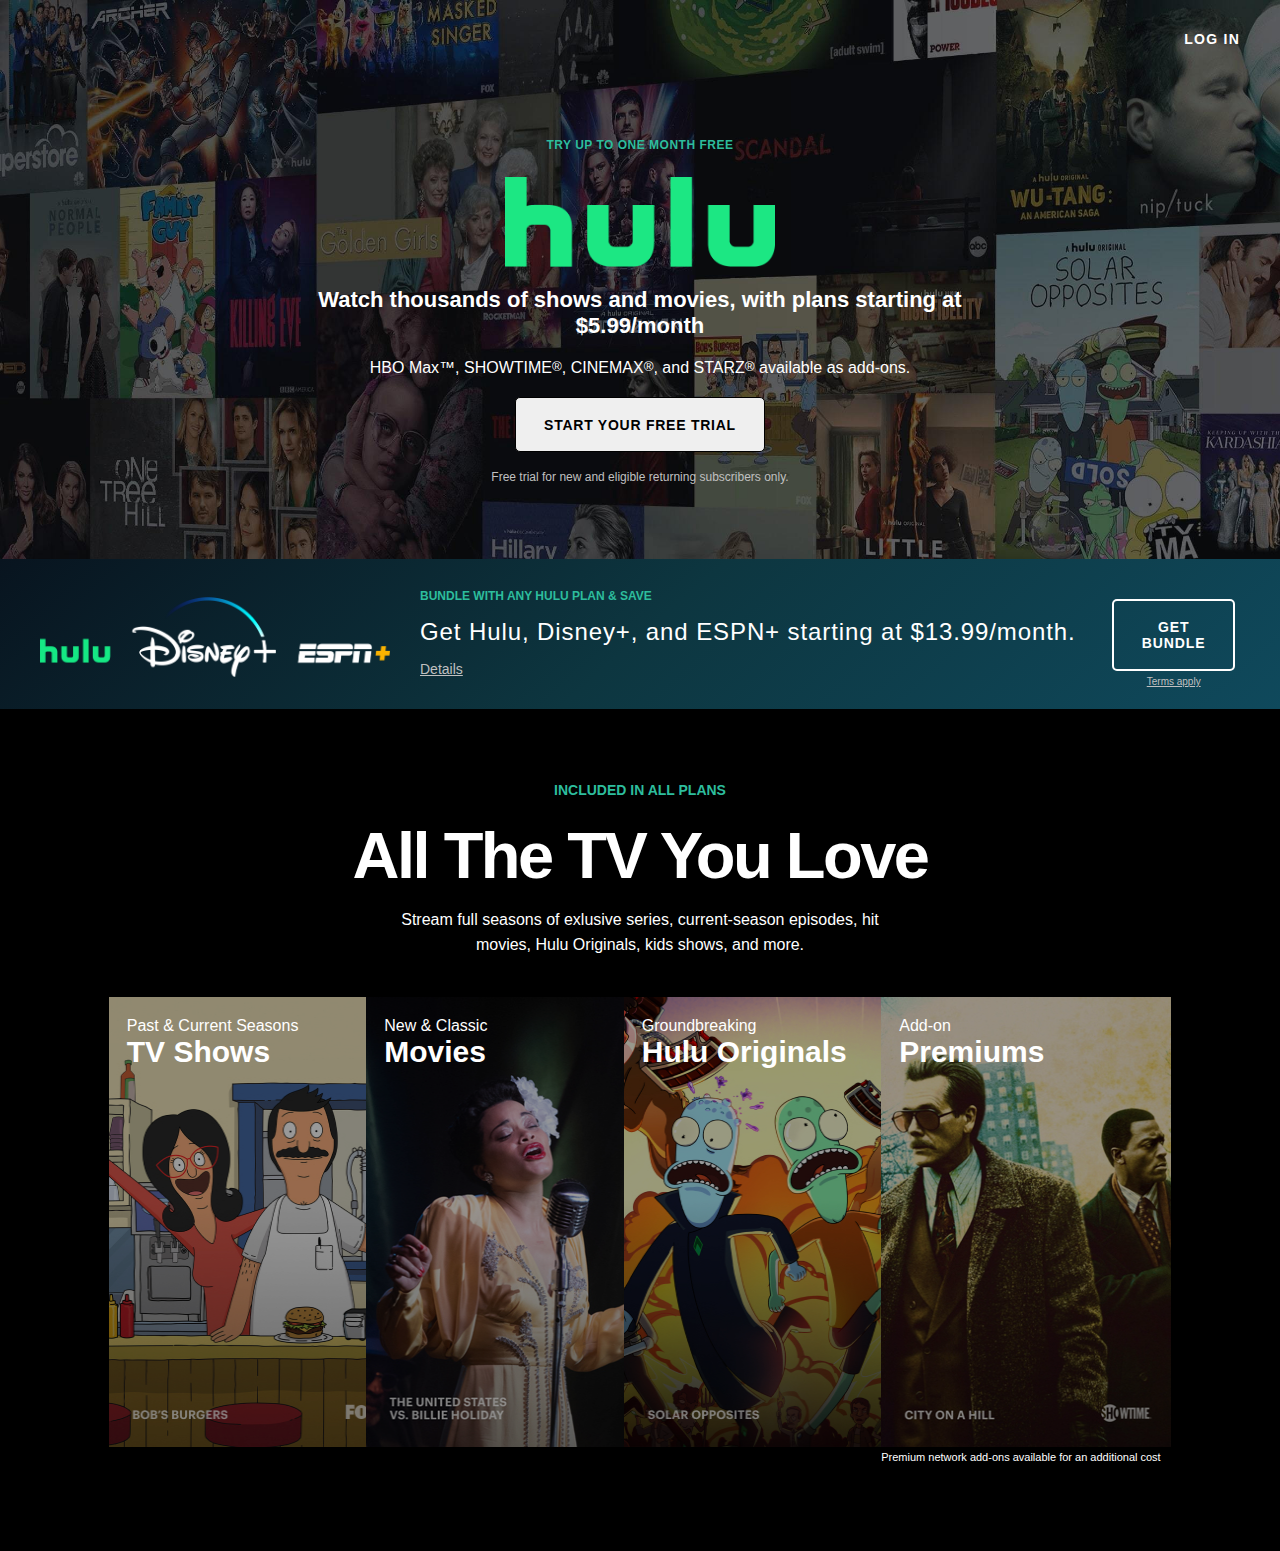
==== index.html @ 178ccaa2 "edited file names" ====
<!DOCTYPE html>
<html lang="en">

<head>
    <meta charset="UTF-8">
    <meta http-equiv="X-UA-Compatible" content="IE=edge">
    <meta name="viewport" content="width=device-width, initial-scale=1.0">
    <link rel="stylesheet" href="style.css">
    <title>Document</title>
</head>

<body>
    <div class="main">
        <div class="login">
            <a class="whitelink" href="" target="blank">LOG IN</a>
        </div>
        <br>
        <br>
        <br>
        <div class="header">TRY UP TO ONE MONTH FREE</div>
        <div class="logo"><img src="../assets/Hulu_Logo.png" width="270" height="90"></div>
        <div class="subheader">Watch thousands of shows and movies, with plans starting at
            <br> $5.99/month
        </div>
        <div class="subheader2">HBO Max&#8482;, SHOWTIME<sup>&#174;</sup>, CINEMAX<sup>&#174;</sup>, and
            STARZ<sup>&#174;</sup>&#160;available as add-ons.</div>
        <div class="trial_button"><button id="trial_button">
                <a id="blacklink" href="https://signup.hulu.com/plans" style="text-decoration: none"
                    target="blank">START YOUR FREE TRIAL</a>
            </button></div>
        <br>
        <div class="fine_print"> Free trial for new and eligible returning subscribers only. </div>
    <div class="bundle_container">
            <div class="bundle_logos"><img src="../assets/Hulu_2.png" width="350" height="80"></div>
            <div class="bundle">
                <p id="bundle_1">BUNDLE WITH ANY HULU PLAN & SAVE</p>
                <p id="bundle_2"> Get Hulu, Disney+, and ESPN+ starting at $13.99/month.</p>
                <a id="details_link" href="" target="blank">Details</a>
            </div>
            <div class="bundle_button">
                <div id="bundle_button"><a class="whitelink" href="https://www.hulu.com/disney-bundle-3" target="blank">GET
                        BUNDLE</a></div>
                <div id="terms"><a id="terms_link" href="https://www.hulu.com/terms/disney-bundle">Terms apply</a></div>
            </div>
        </div>
    </div>
    <div class="flex-container">
        <h4>INCLUDED IN ALL PLANS</h4>
        <h1> All The TV You Love</h1>
        <br>
        <div>Stream full seasons of exlusive series, current-season episodes, hit <br>movies, Hulu Originals, kids
            shows, and more.</div>
    </div>

    <div class="grid">
        <div class="box"><a href="" target="blank"><img src="../assets/bobsburgers.jpg" height="450" width="290"></a>
            <div class="text">Past & Current Seasons <br><span> TV Shows</span></div>
        </div>
        <div class="box"><a href="" target="blank"><img src="../assets/billieholiday.jpg" height="450" width="290"></a>
            <div class="text">New & Classic <br><span>Movies</span></div>
        </div>
        <div class="box"><a href="" target="blank"><img src="../assets/solaropposites.jpg" height="450" width="290"></a>
            <div class="text">Groundbreaking<br><span>Hulu Originals</span></div>
        </div>
        <div class="box"><a href="" target="blank"><img src="../assets/city.jpg" height="450" width="290"></a>
            <div class="text">Add-on<br><span>Premiums</span></div>
            <div class="text2">Premium network add-ons available for an additional cost</div>
        </div>
    </div>
    </div>
</body>

</html>
---- style.css ----
body {
    font-family: 'Graphik', Helvetica, Arial, sans-serif;
    background-color: black;
    margin: 0px;
}

.main {
    background-image: url("../assets/background.jpg");
    background-size: cover;
}

.login {
    color: white;
    position: relative;
    float: right;
    margin-right: 40px;
    margin-top: 32px;
    font-weight: 600;
    font-size: 14px;
    letter-spacing: 1.25px;
    line-height: 14px;
}

.header {
    color: #2DBD9D;
    font-size: 12px;
    font-weight: 600;
    letter-spacing: .5px;
    display: flex;
    line-height: 13px;
    justify-content: center;
    margin-bottom: 25px;
    margin-top: 85px;
}

.logo {
    display: flex;
    justify-content: center;
    margin-bottom: 20px;
}

.subheader {
    color: white;
    font-size: 22px;
    text-align: center;
    font-weight: 600;
  
    letter-spacing: 0px;
}

.subheader2 {
    color: white;
    display: flex;
    justify-content: center;
    padding: 20px 20px 20px 20px;
}

.trial_button {
    display: flex;
    justify-content: center;
}

#trial_button {
    border: .5px solid black;
    border-radius: 5px;
    opacity:1;
    height: 55px;
    width: 250px;
    font-size: 14px;
    font-weight: 600;
    padding: 15px;
    letter-spacing: .75px;
}

.trial_button:hover {
    opacity: 0.9;
}

.fine_print {
    color: silver;
    font-size: 12px;
    text-align: center;
    margin-bottom: 75px;
    
}

.bundle_container {
    color: white;
    background: linear-gradient(318.68deg, #0F495C 0%, #0D3640 49.72%, #08141F 100%);
    display: flex;
    align-items: center;
    height: 150px;
    justify-content: space-around;
    width: 100%;
}

.bundle_logos {
    margin-left: 40px;
    padding-right: 30px;
    padding-top: 10px;
    flex-basis: 20%;
}

.bundle {
    text-align: left;
    line-height: 12px;
    font-size: 18px;
    padding-bottom: 30px;
    padding-top: 15px;
    flex-basis: 60%;
}

#bundle_1 {
    color: #2DBD9D;
    font-size: 12px;
    font-weight: bolder;
}

#bundle_2 {
    color: white;
    font-size: 24px;
    letter-spacing: .9px;
}

#details_link {
    color: silver;
    font-size: 14px;
    font-weight: 300;
}

.bundle_button {
    margin-top: 20px;
    margin-right: 45px;
  }

#bundle_button {
    border: 2px solid white;
    padding: 18px 16px;
    border-radius: 5px;
    text-align: center;
    font-size: 14px;
    font-weight: bolder;
    letter-spacing: .9px;
   }

.whitelink {
    color: white;
    text-decoration: none;
}

#terms {
  text-align: center;
}

#terms_link {
    color: silver;
    font-size: 10px;
}

#blacklink {
    color: black;
}

.flex-container{
    color: white;
    text-align: center;
    padding-top: 50px;
    padding-bottom: 40px;
    line-height: 25px;
}

.flex-container h4 {
    color: #2DBD9D;
    font-size: 14px;
}

.flex-container h1 {
    font-size: 65px;
    font-weight: 800;
    line-height: 20px;
    margin-bottom: 16px;
    letter-spacing: -2.5px;
}

.grid{
    display: grid;
    grid-template-columns: repeat(auto-fit, minmax(240px, 1fr));
    justify-items: center;
    margin-left: 125px;
    margin-right: 125px;
    margin-bottom: 100px;
}

.grid img {
    filter:brightness(60%)
}
.box {
    position: relative;
    padding: 0px;
}

.box:active {
    border: 2px solid white;
    border-radius: 5px;
}

.text2{
    color: white;
    position: absolute;
    font-size: 11px;
}

.text{
    position: absolute;
    color: white;
    top: 20px;
    left: 18px;
    font-size: 16px;
}

.grid span {
    font-size: 30px;
    font-weight: 600;
}
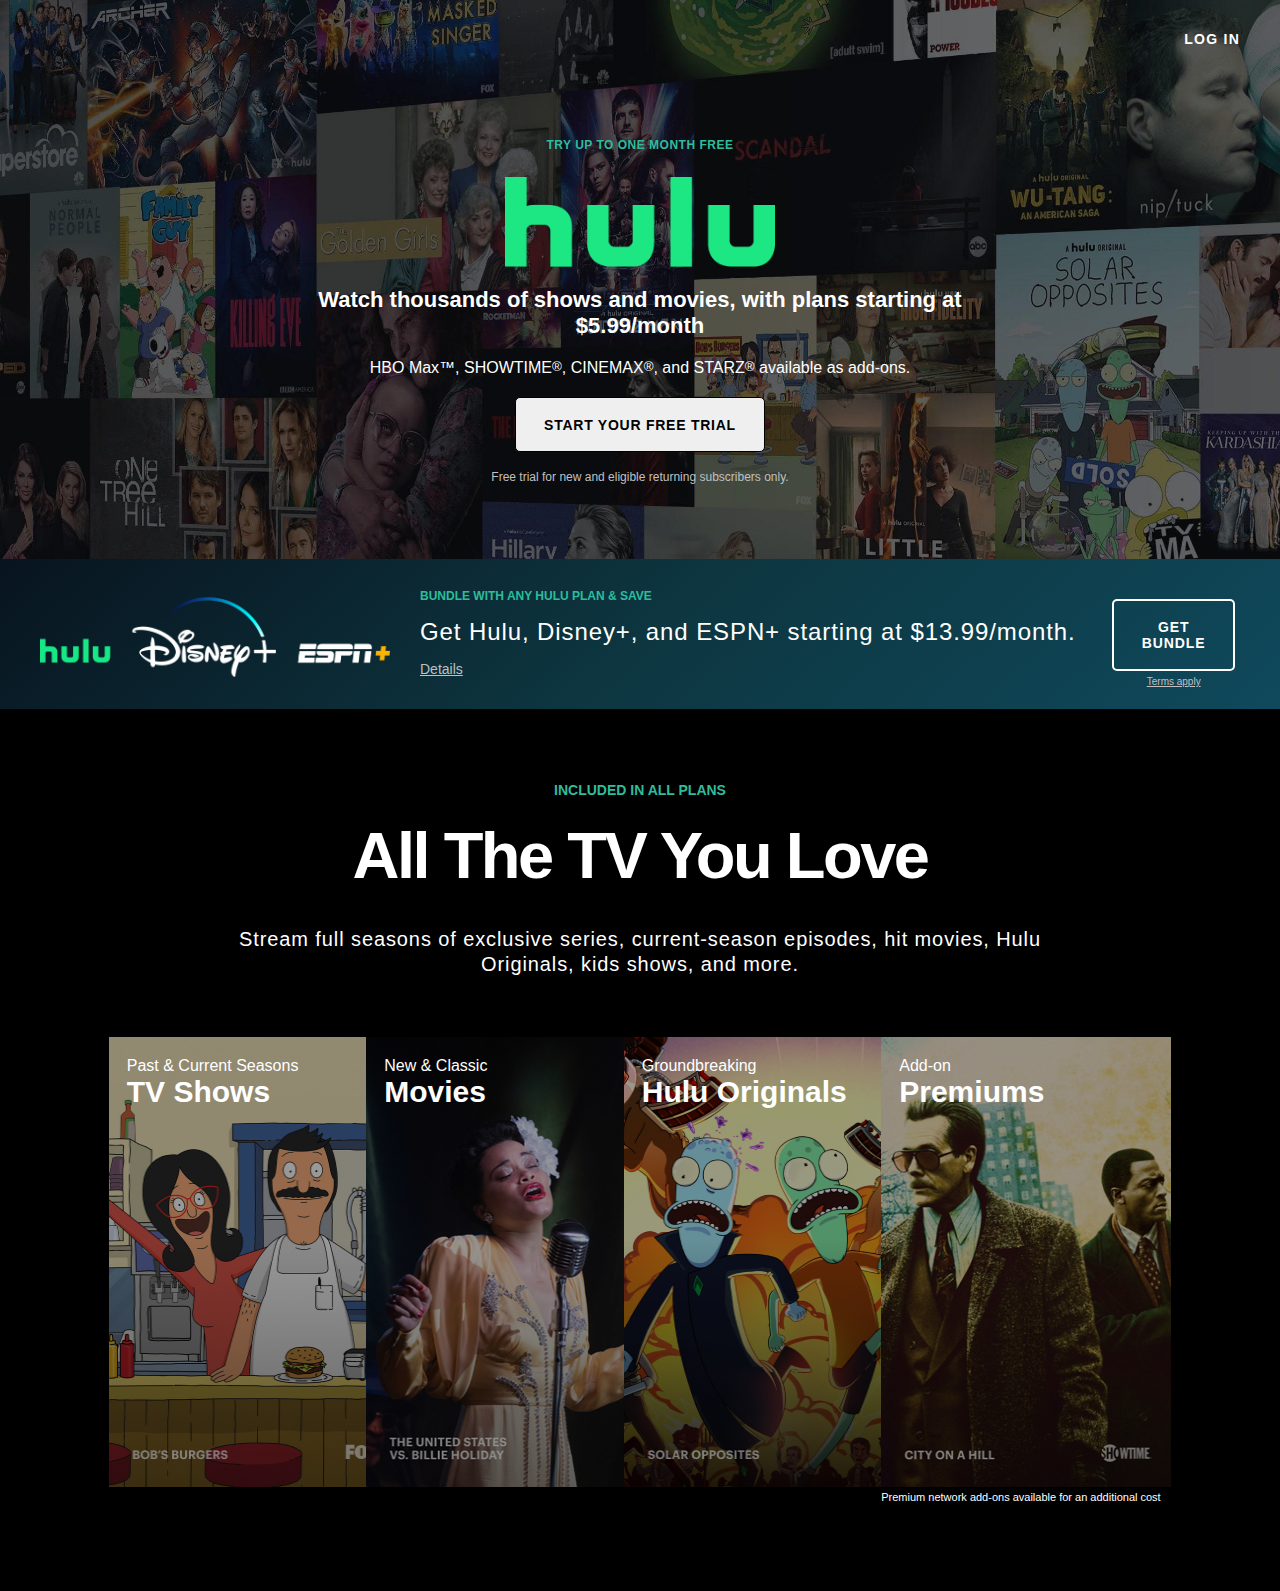
==== commit aa8d3157: "updates" ====
--- a/index.html
+++ b/index.html
@@ -18,7 +18,7 @@
         <br>
         <br>
         <div class="header">TRY UP TO ONE MONTH FREE</div>
-        <div class="logo"><img src="../assets/Hulu_Logo.png" width="270" height="90"></div>
+        <div class="logo"><img src="./assets/Hulu_Logo.png" width="270" height="90"></div>
         <div class="subheader">Watch thousands of shows and movies, with plans starting at
             <br> $5.99/month
         </div>
@@ -31,7 +31,7 @@
         <br>
         <div class="fine_print"> Free trial for new and eligible returning subscribers only. </div>
     <div class="bundle_container">
-            <div class="bundle_logos"><img src="../assets/Hulu_2.png" width="350" height="80"></div>
+            <div class="bundle_logos"><img src="./assets/Hulu_2.png" width="350" height="80"></div>
             <div class="bundle">
                 <p id="bundle_1">BUNDLE WITH ANY HULU PLAN & SAVE</p>
                 <p id="bundle_2"> Get Hulu, Disney+, and ESPN+ starting at $13.99/month.</p>
@@ -48,21 +48,21 @@
         <h4>INCLUDED IN ALL PLANS</h4>
         <h1> All The TV You Love</h1>
         <br>
-        <div>Stream full seasons of exlusive series, current-season episodes, hit <br>movies, Hulu Originals, kids
-            shows, and more.</div>
+        <p>Stream full seasons of exclusive series, current-season episodes, hit movies, Hulu <br> Originals, kids
+            shows, and more.</p>
     </div>
 
     <div class="grid">
-        <div class="box"><a href="" target="blank"><img src="../assets/bobsburgers.jpg" height="450" width="290"></a>
+        <div class="box"><a href="" target="blank"><img src="./assets/bobsburgers.jpg" height="450" width="290"></a>
             <div class="text">Past & Current Seasons <br><span> TV Shows</span></div>
         </div>
-        <div class="box"><a href="" target="blank"><img src="../assets/billieholiday.jpg" height="450" width="290"></a>
+        <div class="box"><a href="" target="blank"><img src="./assets/billieholiday.jpg" height="450" width="290"></a>
             <div class="text">New & Classic <br><span>Movies</span></div>
         </div>
-        <div class="box"><a href="" target="blank"><img src="../assets/solaropposites.jpg" height="450" width="290"></a>
+        <div class="box"><a href="" target="blank"><img src="./assets/solaropposites.jpg" height="450" width="290"></a>
             <div class="text">Groundbreaking<br><span>Hulu Originals</span></div>
         </div>
-        <div class="box"><a href="" target="blank"><img src="../assets/city.jpg" height="450" width="290"></a>
+        <div class="box"><a href="" target="blank"><img src="./assets/city.jpg" height="450" width="290"></a>
             <div class="text">Add-on<br><span>Premiums</span></div>
             <div class="text2">Premium network add-ons available for an additional cost</div>
         </div>
--- a/style.css
+++ b/style.css
@@ -5,7 +5,7 @@
 }
 
 .main {
-    background-image: url("../assets/background.jpg");
+    background-image: url("./assets/background.jpg");
     background-size: cover;
 }
 
@@ -161,8 +161,8 @@
     color: black;
 }
 
-.flex-container{
-    color: white;
+.flex-container {
+    color: white; 
     text-align: center;
     padding-top: 50px;
     padding-bottom: 40px;
@@ -180,6 +180,11 @@
     line-height: 20px;
     margin-bottom: 16px;
     letter-spacing: -2.5px;
+}
+
+.flex-container p {
+    font-size: 20px;
+    letter-spacing: .9px;
 }
 
 .grid{
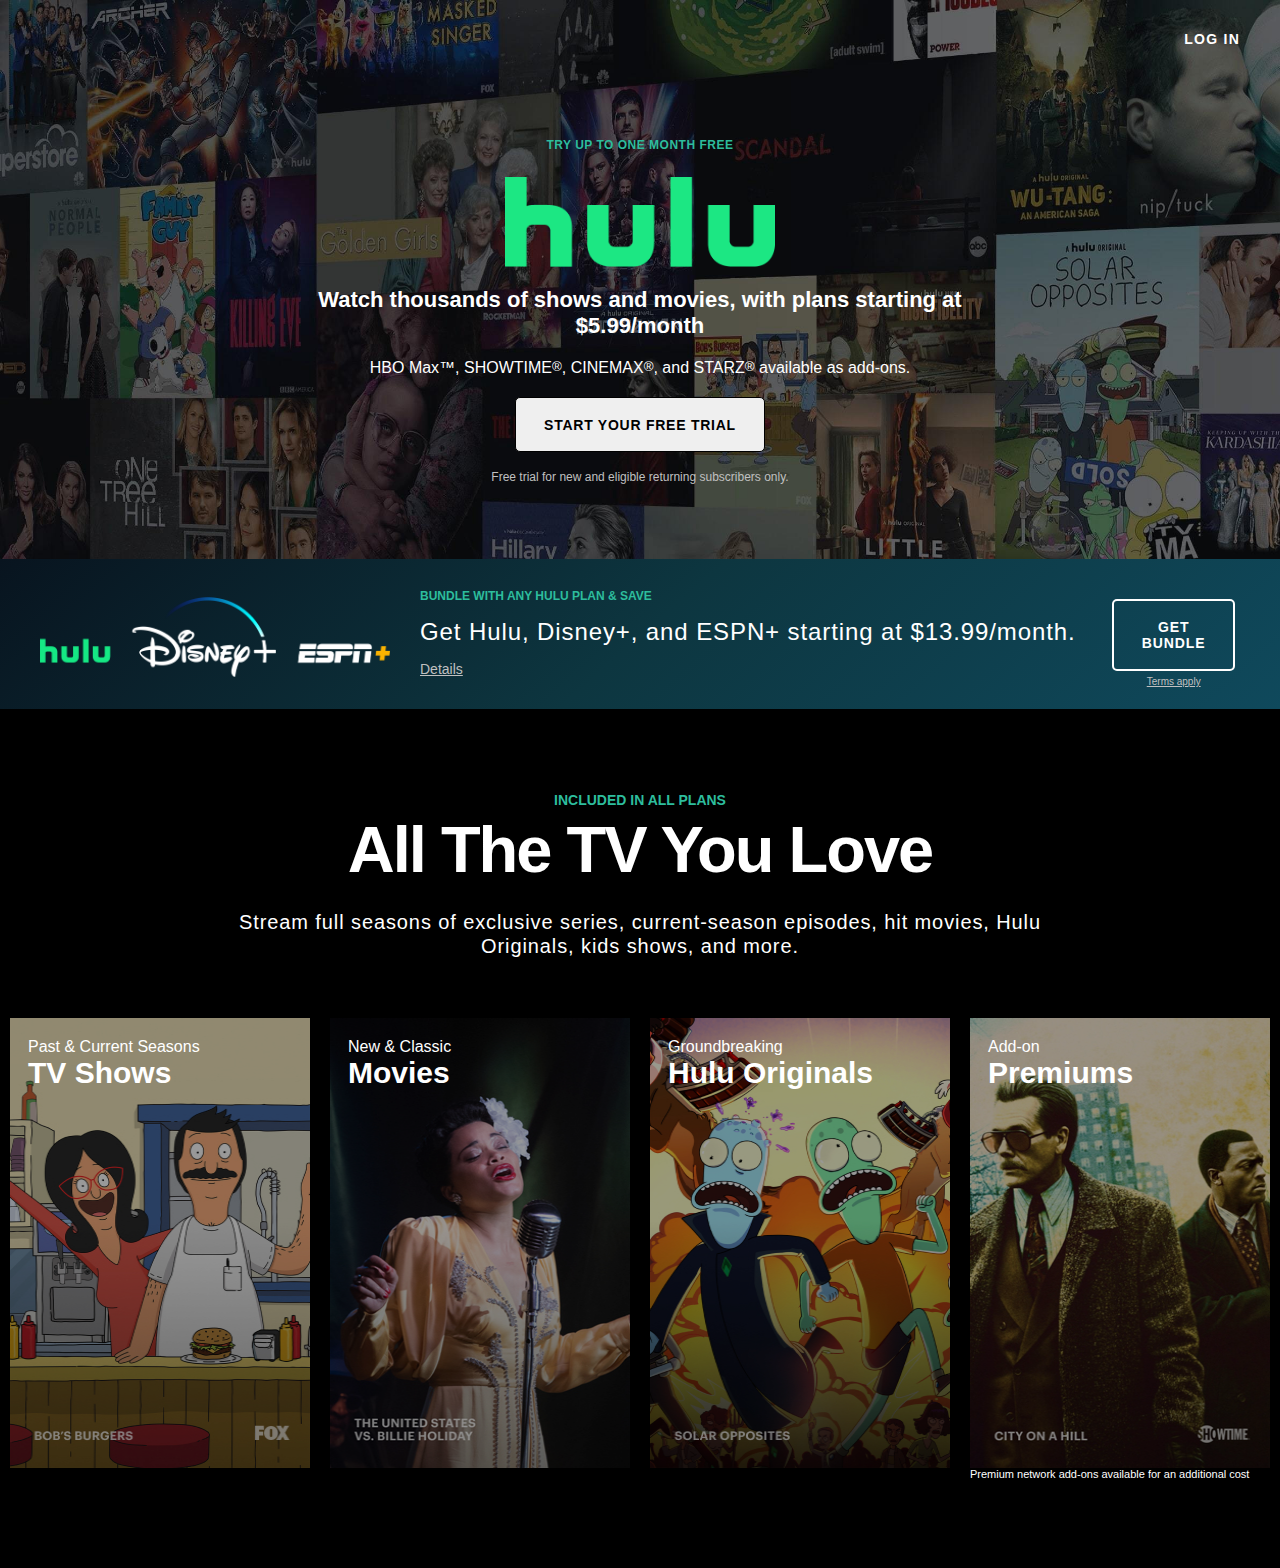
==== commit 4fb45b5c: "Updated files" ====
--- a/index.html
+++ b/index.html
@@ -47,7 +47,6 @@
     <div class="flex-container">
         <h4>INCLUDED IN ALL PLANS</h4>
         <h1> All The TV You Love</h1>
-        <br>
         <p>Stream full seasons of exclusive series, current-season episodes, hit movies, Hulu <br> Originals, kids
             shows, and more.</p>
     </div>
--- a/style.css
+++ b/style.css
@@ -162,11 +162,13 @@
 }
 
 .flex-container {
+    display: flex;
+    flex-direction: column;
     color: white; 
     text-align: center;
-    padding-top: 50px;
-    padding-bottom: 40px;
-    line-height: 25px;
+    margin-top: 60px;
+    margin-bottom: 40px;
+    line-height: 24px;
 }
 
 .flex-container h4 {
@@ -177,10 +179,13 @@
 .flex-container h1 {
     font-size: 65px;
     font-weight: 800;
+    letter-spacing: -2px;
     line-height: 20px;
-    margin-bottom: 16px;
-    letter-spacing: -2.5px;
-}
+    margin-bottom: 30px;
+    margin-top: 10px;
+    
+}
+    
 
 .flex-container p {
     font-size: 20px;
@@ -189,19 +194,26 @@
 
 .grid{
     display: grid;
-    grid-template-columns: repeat(auto-fit, minmax(240px, 1fr));
-    justify-items: center;
-    margin-left: 125px;
-    margin-right: 125px;
+    grid-template-columns: repeat(4, 300px);
+    grid-template-rows: auto;
+    column-gap: 20px;
+    justify-content: center;
     margin-bottom: 100px;
 }
 
 .grid img {
-    filter:brightness(60%)
+    filter:brightness(60%);
+    display: block;
+    width: 100%;
+    margin: 0px;
+    padding: 0px;
+
+    
 }
 .box {
     position: relative;
     padding: 0px;
+    
 }
 
 .box:active {
@@ -227,4 +239,3 @@
     font-size: 30px;
     font-weight: 600;
 }
-
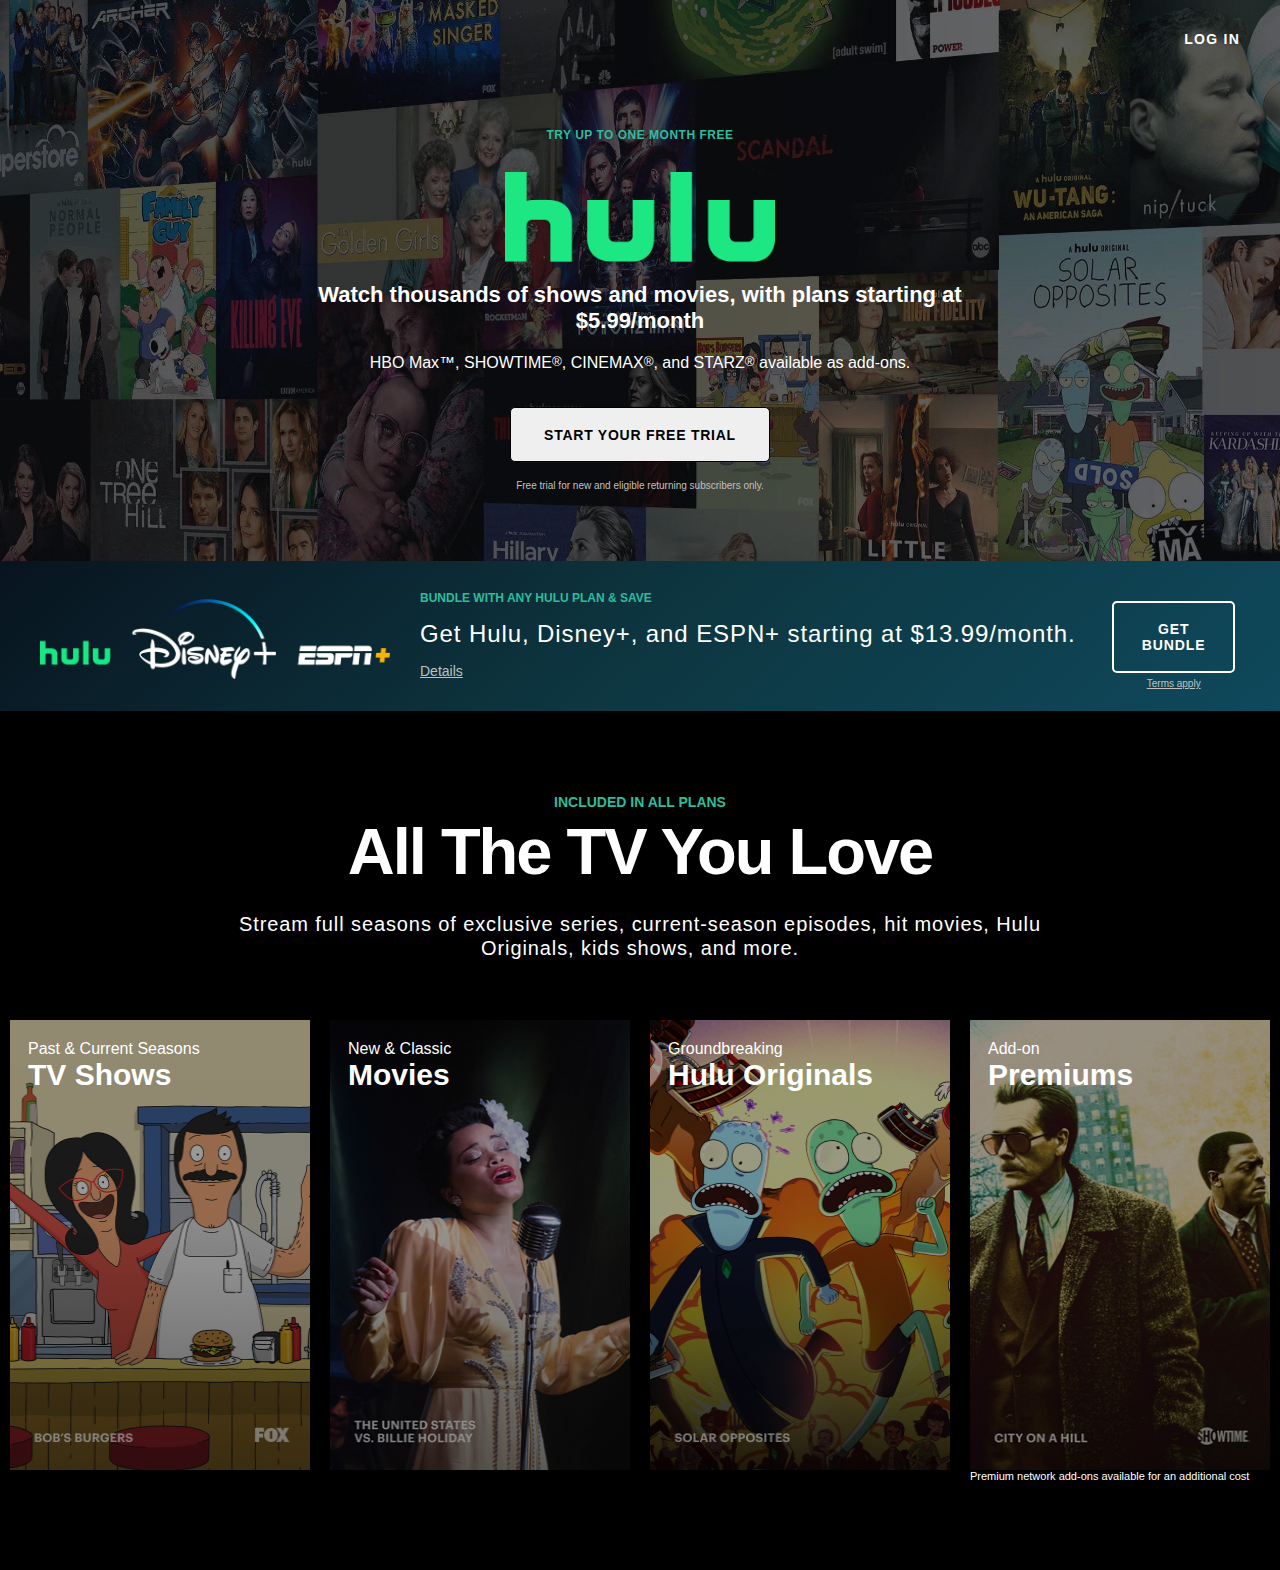
==== commit f9ff502b: "updated Favicon" ====
--- a/index.html
+++ b/index.html
@@ -6,7 +6,7 @@
     <meta http-equiv="X-UA-Compatible" content="IE=edge">
     <meta name="viewport" content="width=device-width, initial-scale=1.0">
     <link rel="stylesheet" href="style.css">
-    <title>Document</title>
+    <title>Stream TV and Movies Live and Online | Hulu </title><link rel="shortcut icon" href="./assets/favicon.ico.png">
 </head>
 
 <body>
--- a/style.css
+++ b/style.css
@@ -29,8 +29,8 @@
     display: flex;
     line-height: 13px;
     justify-content: center;
-    margin-bottom: 25px;
-    margin-top: 85px;
+    margin-bottom: 30px;
+    margin-top: 75px;
 }
 
 .logo {
@@ -44,7 +44,6 @@
     font-size: 22px;
     text-align: center;
     font-weight: 600;
-  
     letter-spacing: 0px;
 }
 
@@ -52,7 +51,7 @@
     color: white;
     display: flex;
     justify-content: center;
-    padding: 20px 20px 20px 20px;
+    padding: 20px 20px 35px 20px;
 }
 
 .trial_button {
@@ -65,7 +64,7 @@
     border-radius: 5px;
     opacity:1;
     height: 55px;
-    width: 250px;
+    width: 260px;
     font-size: 14px;
     font-weight: 600;
     padding: 15px;
@@ -78,9 +77,9 @@
 
 .fine_print {
     color: silver;
-    font-size: 12px;
-    text-align: center;
-    margin-bottom: 75px;
+    font-size: 10px;
+    text-align: center;
+    margin-bottom: 70px;
     
 }
 
